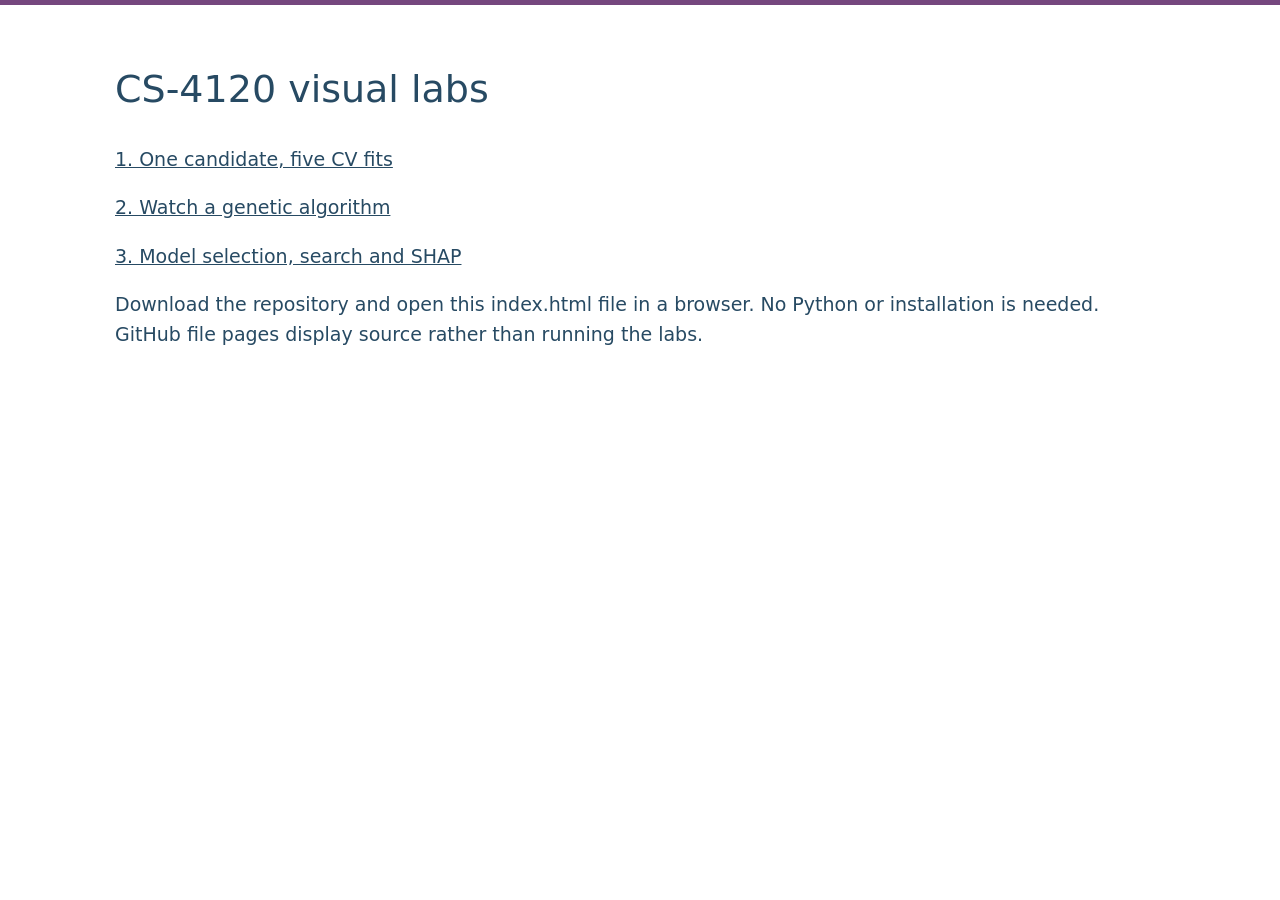
==== Labs/index.html @ 731a977b "Apply course palette and selection sequence; add CV and genetic algorithm labs" ====
<!doctype html><html lang="en"><meta charset="utf-8"><meta name="viewport" content="width=device-width,initial-scale=1"><title>CS-4120 Labs</title><style>body{font:19px/1.55 system-ui;margin:0;color:#274a63;background:white;border-top:5px solid #75477e}main{max-width:1050px;margin:auto;padding:30px}h1,h2{font-weight:400}button,select{font:inherit;padding:10px 18px;min-height:46px;margin:5px;background:white;border:2px solid #39766f;border-radius:5px;color:#274a63}button:focus-visible,select:focus-visible,a:focus-visible{outline:4px solid #75477e}button:disabled{opacity:.45}.panel{padding:24px;background:#e8f1ef;margin:22px 0}.folds{display:flex;flex-wrap:wrap;gap:10px}.fold{padding:20px;border:2px solid #39766f}.validation{background:#f0eaf2;border-color:#75477e}table{width:100%;border-collapse:collapse}td,th{padding:12px;text-align:left;border-bottom:1px solid #ccc;font-weight:400}.gene{display:inline-block;padding:7px 12px;margin:3px;border:2px solid #39766f}.changed{background:#f0eaf2;border:3px solid #75477e}a{color:#274a63}.small{font-size:16px}</style><main><h1>CS-4120 visual labs</h1><p><a href="cross-validation/">1. One candidate, five CV fits</a></p><p><a href="genetic-algorithm/">2. Watch a genetic algorithm</a></p><p><a href="model-lab/">3. Model selection, search and SHAP</a></p><p>Download the repository and open this index.html file in a browser. No Python or installation is needed. GitHub file pages display source rather than running the labs.</p></main></html>
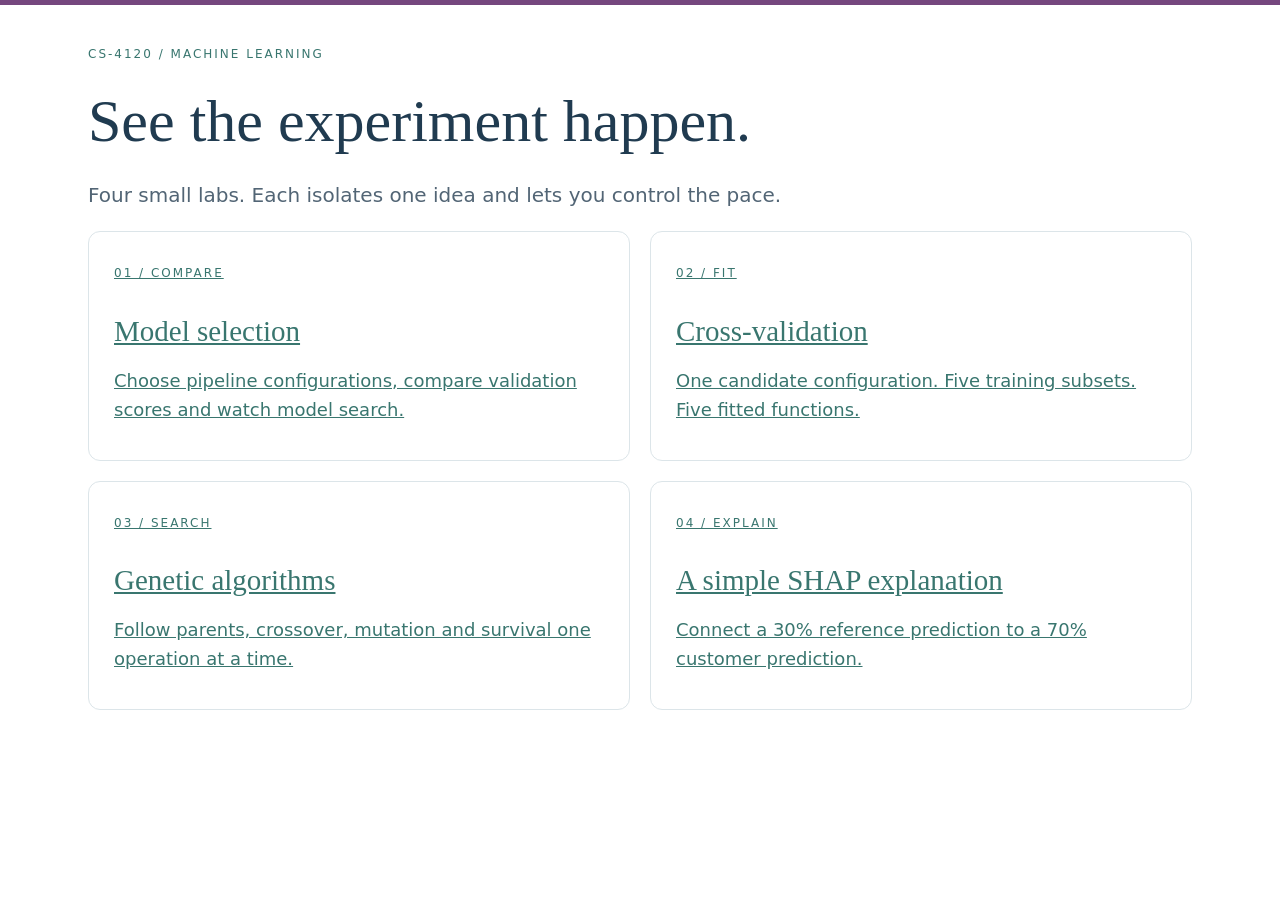
==== commit 499463b3: "Redesign visual labs and separate simple SHAP from model selection" ====
--- a/Labs/index.html
+++ b/Labs/index.html
@@ -1 +1 @@
-<!doctype html><html lang="en"><meta charset="utf-8"><meta name="viewport" content="width=device-width,initial-scale=1"><title>CS-4120 Labs</title><style>body{font:19px/1.55 system-ui;margin:0;color:#274a63;background:white;border-top:5px solid #75477e}main{max-width:1050px;margin:auto;padding:30px}h1,h2{font-weight:400}button,select{font:inherit;padding:10px 18px;min-height:46px;margin:5px;background:white;border:2px solid #39766f;border-radius:5px;color:#274a63}button:focus-visible,select:focus-visible,a:focus-visible{outline:4px solid #75477e}button:disabled{opacity:.45}.panel{padding:24px;background:#e8f1ef;margin:22px 0}.folds{display:flex;flex-wrap:wrap;gap:10px}.fold{padding:20px;border:2px solid #39766f}.validation{background:#f0eaf2;border-color:#75477e}table{width:100%;border-collapse:collapse}td,th{padding:12px;text-align:left;border-bottom:1px solid #ccc;font-weight:400}.gene{display:inline-block;padding:7px 12px;margin:3px;border:2px solid #39766f}.changed{background:#f0eaf2;border:3px solid #75477e}a{color:#274a63}.small{font-size:16px}</style><main><h1>CS-4120 visual labs</h1><p><a href="cross-validation/">1. One candidate, five CV fits</a></p><p><a href="genetic-algorithm/">2. Watch a genetic algorithm</a></p><p><a href="model-lab/">3. Model selection, search and SHAP</a></p><p>Download the repository and open this index.html file in a browser. No Python or installation is needed. GitHub file pages display source rather than running the labs.</p></main></html>+<!doctype html><html lang="en"><head><meta charset="utf-8"><meta name="viewport" content="width=device-width,initial-scale=1"><title>CS-4120 interactive labs</title><link rel="stylesheet" href="lab-theme.css"></head><body><main><div class="eyebrow">CS-4120 / MACHINE LEARNING</div><h1>See the experiment happen.</h1><p class="intro">Four small labs. Each isolates one idea and lets you control the pace.</p><div class="cards"><a class="card" href="model-lab/"><span class="eyebrow">01 / Compare</span><h2>Model selection</h2><p>Choose pipeline configurations, compare validation scores and watch model search.</p></a><a class="card" href="cross-validation/"><span class="eyebrow">02 / Fit</span><h2>Cross-validation</h2><p>One candidate configuration. Five training subsets. Five fitted functions.</p></a><a class="card" href="genetic-algorithm/"><span class="eyebrow">03 / Search</span><h2>Genetic algorithms</h2><p>Follow parents, crossover, mutation and survival one operation at a time.</p></a><a class="card" href="shap/"><span class="eyebrow">04 / Explain</span><h2>A simple SHAP explanation</h2><p>Connect a 30% reference prediction to a 70% customer prediction.</p></a></div></main></body></html>
--- a/Labs/lab-theme.css
+++ b/Labs/lab-theme.css
@@ -0,0 +1,2 @@
+
+:root{--ink:#203b50;--teal:#39766f;--purple:#75477e;--light:#e8f1ef}*{box-sizing:border-box}body{margin:0;background:#fff;color:var(--ink);font:18px/1.6 system-ui,sans-serif;border-top:5px solid var(--purple)}main{max-width:1180px;margin:auto;padding:40px 38px 70px}a{color:var(--teal)}h1{font:normal clamp(36px,5vw,60px)/1.12 Georgia,serif;max-width:950px;margin:24px 0}h2{font:normal 29px/1.2 Georgia,serif;margin:28px 0 18px}h3{font-size:21px;font-weight:400}.eyebrow{font-size:12px;letter-spacing:2px;text-transform:uppercase;color:var(--teal)}.intro{max-width:800px;color:#526575;font-size:20px}.topnav{display:flex;justify-content:space-between;border-bottom:1px solid #dce5e9;padding-bottom:16px;font-size:14px}.panel{padding:24px;background:var(--light);border-left:4px solid var(--teal);border-radius:0 12px 12px 0;margin:24px 0}.controls{padding:20px;background:#f5f7f9;border:1px solid #dce5e9;border-radius:12px;margin:24px 0;display:flex;gap:12px;flex-wrap:wrap;align-items:center}button,select{font:inherit;padding:12px 18px;min-height:48px;border:1px solid #8ca7a3;border-radius:7px;background:white;color:var(--ink);cursor:pointer}button.primary,#step,#next{background:var(--teal);color:white;border-color:var(--teal)}button:disabled{opacity:.5;cursor:default}button:focus-visible,select:focus-visible,a:focus-visible,summary:focus-visible{outline:3px solid var(--purple);outline-offset:4px}table{width:100%;border-collapse:collapse;font-size:16px}td,th{text-align:left;padding:15px;border-bottom:1px solid #dce5e9;font-weight:400}th{background:#e8f1ef}.tablewrap{overflow:auto;border:1px solid #dce5e9;border-radius:12px;margin:25px 0}.folds{display:grid;grid-template-columns:repeat(5,1fr);gap:12px}.fold{padding:20px 12px;border:2px solid var(--teal);border-radius:10px;text-align:center;background:#e8f1ef}.validation{border-color:var(--purple);background:#f0eaf2}.gene{display:inline-block;padding:8px 13px;margin:3px;border:1px solid #92aaa6;border-radius:6px;background:#e8f1ef;font:22px ui-monospace,monospace}.changed{background:#f0eaf2;border:3px solid var(--purple)}.small{font-size:15px;color:#526575}details{border:1px solid #dce5e9;border-radius:10px;padding:18px 22px;margin:25px 0}summary{cursor:pointer;font-size:18px;min-height:32px}.cards{display:grid;grid-template-columns:repeat(2,1fr);gap:20px}.card{padding:25px;border:1px solid #dce5e9;border-radius:12px;background:#fff}.card p{margin:10px 0}.metric{font:36px Georgia,serif;color:var(--teal)}.stepstrip{display:flex;gap:8px;flex-wrap:wrap;margin:25px 0}.stepstrip span{padding:8px 14px;border-radius:25px;background:#eef2f5;font-size:15px}.stepstrip .current{background:var(--teal);color:white}.chart{width:100%;height:auto;border:1px solid #dce5e9;border-radius:12px;margin:20px 0;background:white}#population{display:grid;grid-template-columns:repeat(2,1fr);gap:15px}#population>p{margin:0;padding:20px;border:1px solid #dce5e9;border-radius:12px}.skip{position:absolute;top:-100px}.skip:focus{top:0;background:white;padding:10px;z-index:10}@media(max-width:750px){main{padding:24px 18px}h1{font-size:38px}.cards,#population{grid-template-columns:1fr}.folds{gap:5px}.fold{font-size:13px;padding:12px 5px}.gene{padding:6px 9px;font-size:18px}.controls{align-items:stretch;flex-direction:column}table{min-width:650px}}
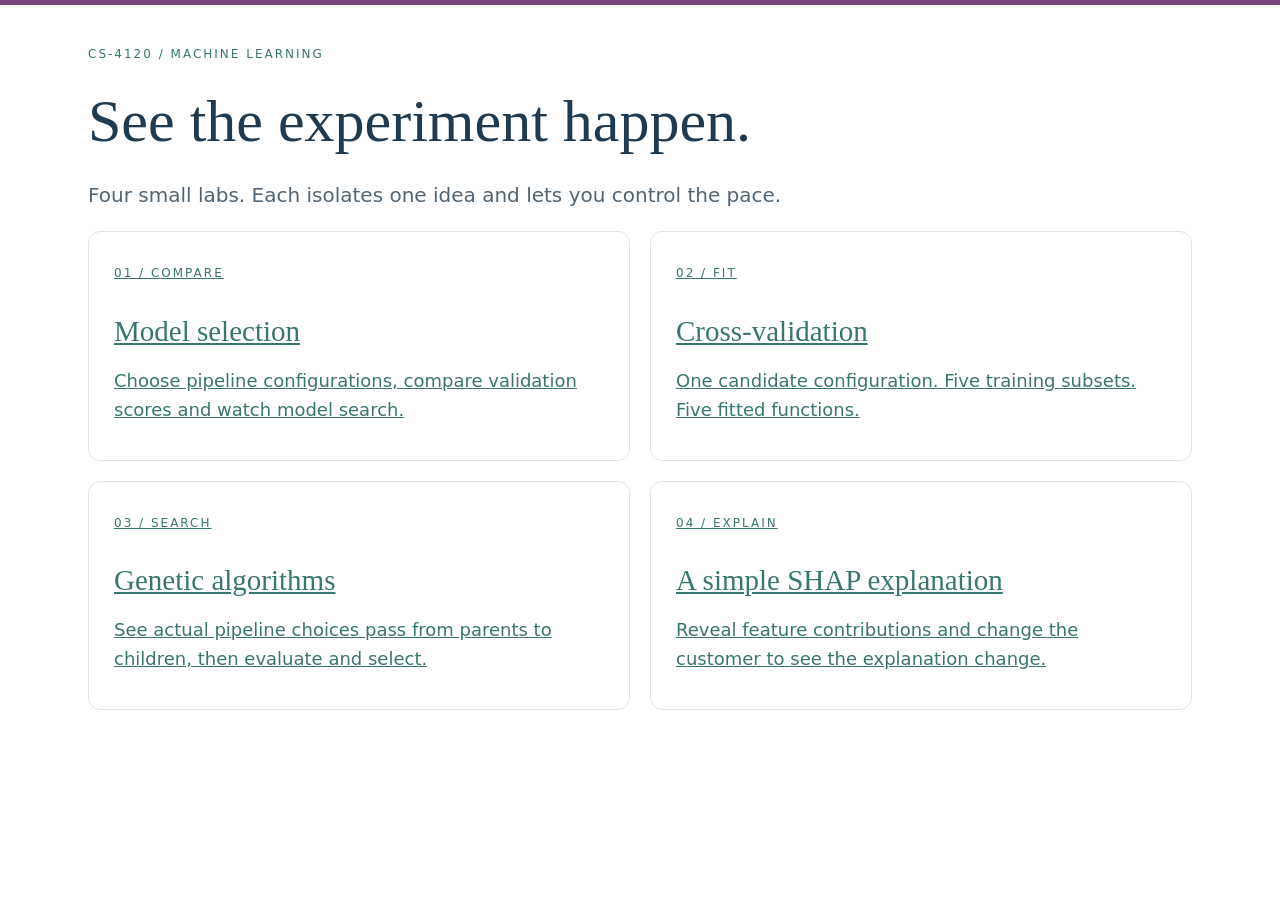
==== commit 4b34cfc8: "Make GA candidates concrete and SHAP explanations interactive" ====
--- a/Labs/index.html
+++ b/Labs/index.html
@@ -1 +1 @@
-<!doctype html><html lang="en"><head><meta charset="utf-8"><meta name="viewport" content="width=device-width,initial-scale=1"><title>CS-4120 interactive labs</title><link rel="stylesheet" href="lab-theme.css"></head><body><main><div class="eyebrow">CS-4120 / MACHINE LEARNING</div><h1>See the experiment happen.</h1><p class="intro">Four small labs. Each isolates one idea and lets you control the pace.</p><div class="cards"><a class="card" href="model-lab/"><span class="eyebrow">01 / Compare</span><h2>Model selection</h2><p>Choose pipeline configurations, compare validation scores and watch model search.</p></a><a class="card" href="cross-validation/"><span class="eyebrow">02 / Fit</span><h2>Cross-validation</h2><p>One candidate configuration. Five training subsets. Five fitted functions.</p></a><a class="card" href="genetic-algorithm/"><span class="eyebrow">03 / Search</span><h2>Genetic algorithms</h2><p>Follow parents, crossover, mutation and survival one operation at a time.</p></a><a class="card" href="shap/"><span class="eyebrow">04 / Explain</span><h2>A simple SHAP explanation</h2><p>Connect a 30% reference prediction to a 70% customer prediction.</p></a></div></main></body></html>+<!doctype html><html lang="en"><head><meta charset="utf-8"><meta name="viewport" content="width=device-width,initial-scale=1"><title>CS-4120 interactive labs</title><link rel="stylesheet" href="lab-theme.css"></head><body><main><div class="eyebrow">CS-4120 / MACHINE LEARNING</div><h1>See the experiment happen.</h1><p class="intro">Four small labs. Each isolates one idea and lets you control the pace.</p><div class="cards"><a class="card" href="model-lab/"><span class="eyebrow">01 / Compare</span><h2>Model selection</h2><p>Choose pipeline configurations, compare validation scores and watch model search.</p></a><a class="card" href="cross-validation/"><span class="eyebrow">02 / Fit</span><h2>Cross-validation</h2><p>One candidate configuration. Five training subsets. Five fitted functions.</p></a><a class="card" href="genetic-algorithm/"><span class="eyebrow">03 / Search</span><h2>Genetic algorithms</h2><p>See actual pipeline choices pass from parents to children, then evaluate and select.</p></a><a class="card" href="shap/"><span class="eyebrow">04 / Explain</span><h2>A simple SHAP explanation</h2><p>Reveal feature contributions and change the customer to see the explanation change.</p></a></div></main></body></html>
